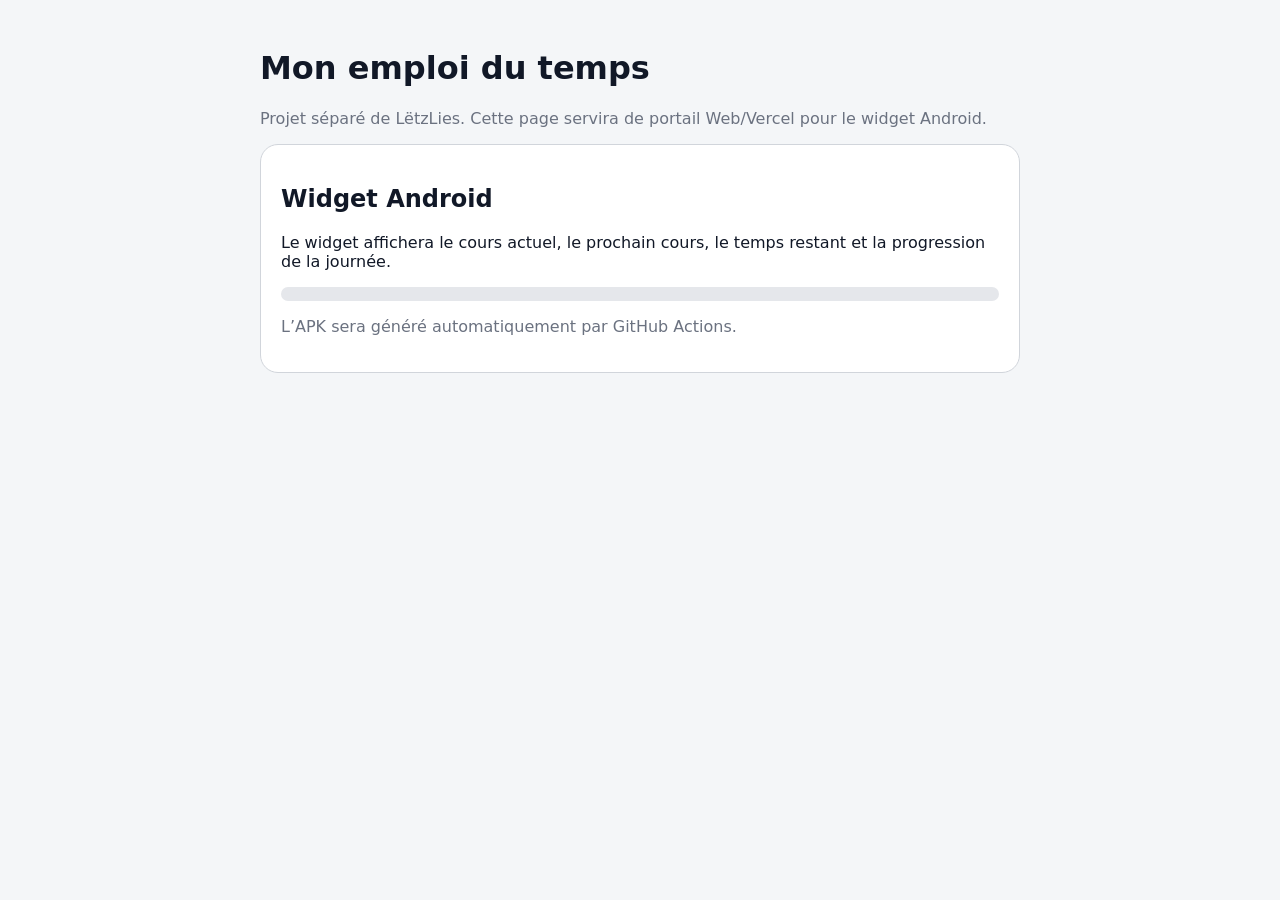
==== index.html @ d477bbc4 "Initialise le projet Emploi du temps pour Vercel" ====
<!doctype html>
<html lang="fr">
<head>
  <meta charset="utf-8">
  <meta name="viewport" content="width=device-width, initial-scale=1">
  <meta name="theme-color" content="#111827">
  <title>Emploi du temps</title>
  <style>
    body{font-family:system-ui,-apple-system,Segoe UI,Roboto,sans-serif;margin:0;background:#f4f6f8;color:#111827}.wrap{max-width:760px;margin:auto;padding:28px 16px}.card{background:white;border:1px solid #d1d5db;border-radius:18px;padding:20px;margin-top:16px}.btn{display:inline-block;background:#2563eb;color:white;text-decoration:none;padding:12px 16px;border-radius:12px;font-weight:700}.muted{color:#6b7280}.bar{height:14px;border-radius:999px;background:#e5e7eb;overflow:hidden}.bar>div{width:0;height:100%;background:#2563eb}
  </style>
</head>
<body>
  <main class="wrap">
    <h1>Mon emploi du temps</h1>
    <p class="muted">Projet séparé de LëtzLies. Cette page servira de portail Web/Vercel pour le widget Android.</p>
    <section class="card">
      <h2>Widget Android</h2>
      <p>Le widget affichera le cours actuel, le prochain cours, le temps restant et la progression de la journée.</p>
      <div class="bar"><div></div></div>
      <p class="muted">L’APK sera généré automatiquement par GitHub Actions.</p>
    </section>
  </main>
</body>
</html>
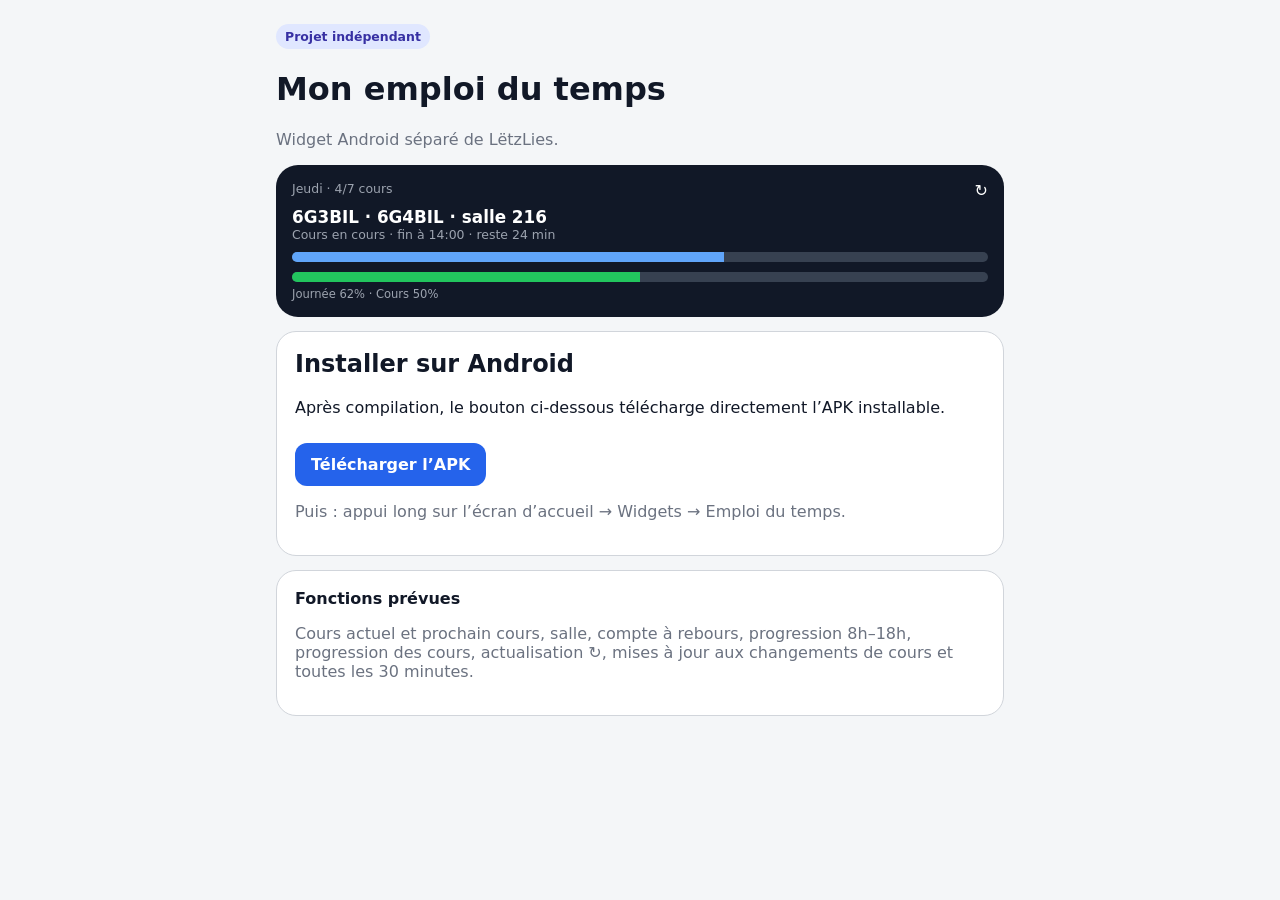
==== commit 7a6e17ee: "Finalise la page Vercel du projet séparé" ====
--- a/index.html
+++ b/index.html
@@ -1,24 +1,13 @@
 <!doctype html>
 <html lang="fr">
 <head>
-  <meta charset="utf-8">
-  <meta name="viewport" content="width=device-width, initial-scale=1">
-  <meta name="theme-color" content="#111827">
-  <title>Emploi du temps</title>
-  <style>
-    body{font-family:system-ui,-apple-system,Segoe UI,Roboto,sans-serif;margin:0;background:#f4f6f8;color:#111827}.wrap{max-width:760px;margin:auto;padding:28px 16px}.card{background:white;border:1px solid #d1d5db;border-radius:18px;padding:20px;margin-top:16px}.btn{display:inline-block;background:#2563eb;color:white;text-decoration:none;padding:12px 16px;border-radius:12px;font-weight:700}.muted{color:#6b7280}.bar{height:14px;border-radius:999px;background:#e5e7eb;overflow:hidden}.bar>div{width:0;height:100%;background:#2563eb}
-  </style>
-</head>
-<body>
-  <main class="wrap">
-    <h1>Mon emploi du temps</h1>
-    <p class="muted">Projet séparé de LëtzLies. Cette page servira de portail Web/Vercel pour le widget Android.</p>
-    <section class="card">
-      <h2>Widget Android</h2>
-      <p>Le widget affichera le cours actuel, le prochain cours, le temps restant et la progression de la journée.</p>
-      <div class="bar"><div></div></div>
-      <p class="muted">L’APK sera généré automatiquement par GitHub Actions.</p>
-    </section>
-  </main>
-</body>
-</html>
+<meta charset="utf-8"><meta name="viewport" content="width=device-width,initial-scale=1"><meta name="theme-color" content="#111827"><title>Emploi du temps</title>
+<style>
+:root{--bg:#f4f6f8;--card:#fff;--text:#111827;--muted:#6b7280;--line:#d1d5db;--blue:#2563eb;--green:#16a34a}*{box-sizing:border-box}body{margin:0;background:var(--bg);color:var(--text);font-family:system-ui,-apple-system,Segoe UI,Roboto,sans-serif}.wrap{max-width:760px;margin:auto;padding:24px 16px}.card{background:var(--card);border:1px solid var(--line);border-radius:20px;padding:18px;margin-top:14px}.badge{display:inline-block;background:#e0e7ff;color:#3730a3;padding:5px 9px;border-radius:999px;font-size:.78rem;font-weight:700}.btn{display:inline-block;margin-top:10px;background:var(--blue);color:#fff;text-decoration:none;padding:12px 16px;border-radius:12px;font-weight:800}.muted{color:var(--muted)}.widget{background:#111827;color:#fff;border-radius:22px;padding:16px;margin-top:12px}.top{display:flex;justify-content:space-between;gap:12px}.small{font-size:.78rem;color:#9ca3af}.status{font-size:1.05rem;font-weight:800;margin-top:7px}.bar{height:10px;border-radius:999px;background:#374151;overflow:hidden;margin-top:10px}.bar span{display:block;height:100%;width:62%;background:#60a5fa}.bar.green span{width:50%;background:#22c55e}.progress{font-size:.72rem;color:#9ca3af;margin-top:5px}
+</style>
+</head><body><main class="wrap">
+<span class="badge">Projet indépendant</span><h1>Mon emploi du temps</h1><p class="muted">Widget Android séparé de LëtzLies.</p>
+<section class="widget"><div class="top"><div class="small">Jeudi · 4/7 cours</div><div>↻</div></div><div class="status">6G3BIL · 6G4BIL · salle 216</div><div class="small">Cours en cours · fin à 14:00 · reste 24 min</div><div class="bar"><span></span></div><div class="bar green"><span></span></div><div class="progress">Journée 62% · Cours 50%</div></section>
+<section class="card"><h2 style="margin-top:0">Installer sur Android</h2><p>Après compilation, le bouton ci-dessous télécharge directement l’APK installable.</p><a class="btn" href="https://github.com/Wokgui/Emploi-du-temps/releases/download/widget-latest/emploi-du-temps-widget.apk">Télécharger l’APK</a><p class="muted">Puis : appui long sur l’écran d’accueil → Widgets → Emploi du temps.</p></section>
+<section class="card"><b>Fonctions prévues</b><p class="muted">Cours actuel et prochain cours, salle, compte à rebours, progression 8h–18h, progression des cours, actualisation ↻, mises à jour aux changements de cours et toutes les 30 minutes.</p></section>
+</main></body></html>
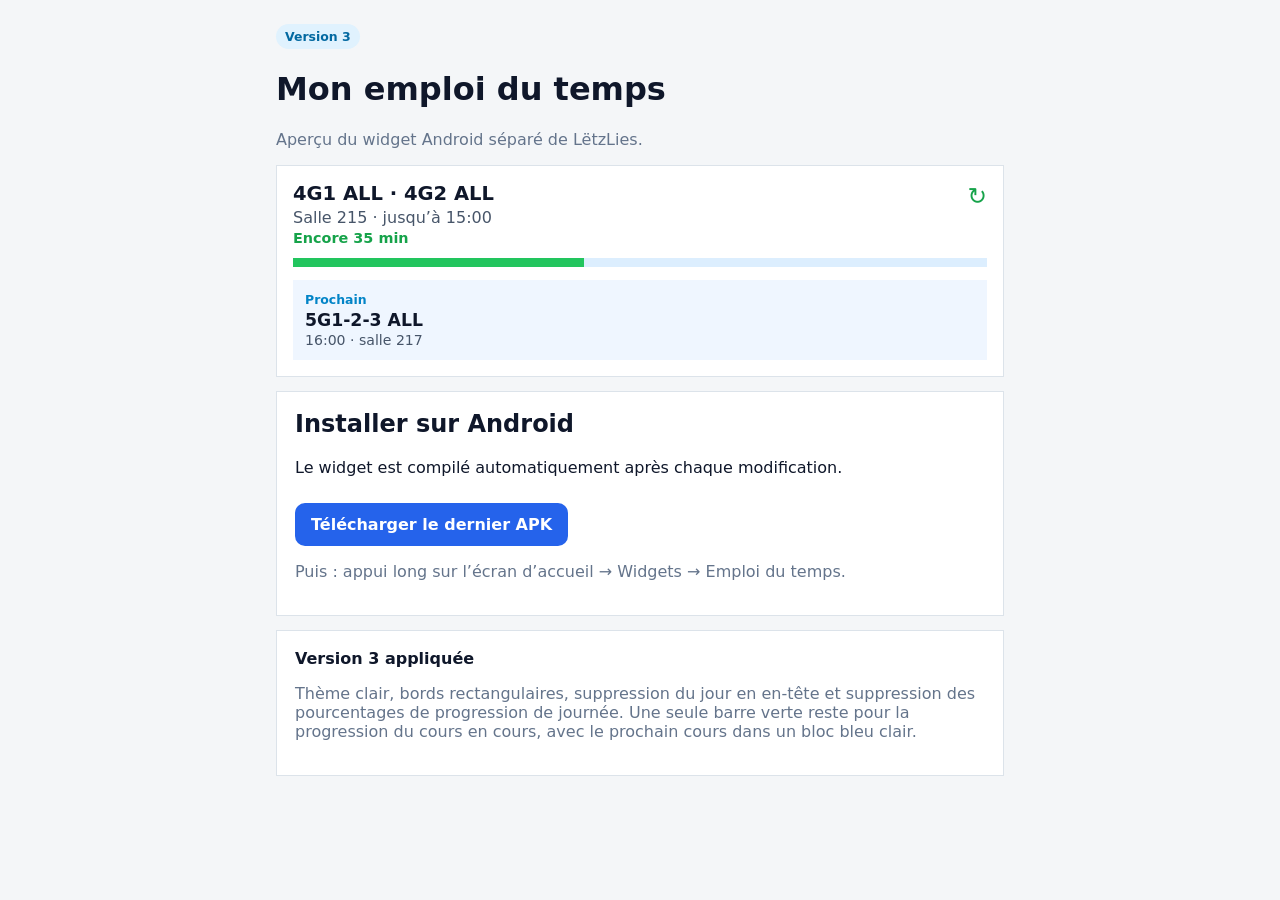
==== commit 0813f3a4: "Aperçu Vercel : applique le design widget v3" ====
--- a/index.html
+++ b/index.html
@@ -1,13 +1,17 @@
 <!doctype html>
 <html lang="fr">
 <head>
-<meta charset="utf-8"><meta name="viewport" content="width=device-width,initial-scale=1"><meta name="theme-color" content="#111827"><title>Emploi du temps</title>
+<meta charset="utf-8"><meta name="viewport" content="width=device-width,initial-scale=1"><meta name="theme-color" content="#ffffff"><title>Emploi du temps</title>
 <style>
-:root{--bg:#f4f6f8;--card:#fff;--text:#111827;--muted:#6b7280;--line:#d1d5db;--blue:#2563eb;--green:#16a34a}*{box-sizing:border-box}body{margin:0;background:var(--bg);color:var(--text);font-family:system-ui,-apple-system,Segoe UI,Roboto,sans-serif}.wrap{max-width:760px;margin:auto;padding:24px 16px}.card{background:var(--card);border:1px solid var(--line);border-radius:20px;padding:18px;margin-top:14px}.badge{display:inline-block;background:#e0e7ff;color:#3730a3;padding:5px 9px;border-radius:999px;font-size:.78rem;font-weight:700}.btn{display:inline-block;margin-top:10px;background:var(--blue);color:#fff;text-decoration:none;padding:12px 16px;border-radius:12px;font-weight:800}.muted{color:var(--muted)}.widget{background:#111827;color:#fff;border-radius:22px;padding:16px;margin-top:12px}.top{display:flex;justify-content:space-between;gap:12px}.small{font-size:.78rem;color:#9ca3af}.status{font-size:1.05rem;font-weight:800;margin-top:7px}.bar{height:10px;border-radius:999px;background:#374151;overflow:hidden;margin-top:10px}.bar span{display:block;height:100%;width:62%;background:#60a5fa}.bar.green span{width:50%;background:#22c55e}.progress{font-size:.72rem;color:#9ca3af;margin-top:5px}
+:root{--bg:#f4f6f8;--card:#fff;--text:#0f172a;--muted:#64748b;--line:#dce3ea;--blue:#0284c7;--bluebg:#eff6ff;--green:#16a34a;--green2:#22c55e}*{box-sizing:border-box}body{margin:0;background:var(--bg);color:var(--text);font-family:system-ui,-apple-system,Segoe UI,Roboto,sans-serif}.wrap{max-width:760px;margin:auto;padding:24px 16px}.badge{display:inline-block;background:#e0f2fe;color:#0369a1;padding:5px 9px;border-radius:999px;font-size:.78rem;font-weight:700}.btn{display:inline-block;margin-top:10px;background:#2563eb;color:#fff;text-decoration:none;padding:12px 16px;border-radius:10px;font-weight:800}.muted{color:var(--muted)}.box{background:#fff;border:1px solid var(--line);padding:18px;margin-top:14px}.widget{background:#fff;border:1px solid var(--line);padding:16px;margin-top:14px}.top{display:flex;justify-content:space-between;align-items:flex-start;gap:12px}.current{font-size:1.22rem;font-weight:800}.meta{color:#475569;margin-top:3px}.count{color:var(--green);font-weight:750;font-size:.9rem;margin-top:3px}.refresh{color:var(--green);font-size:1.45rem}.bar{height:9px;background:#dceefe;overflow:hidden;margin-top:12px}.bar span{display:block;height:100%;width:42%;background:var(--green2)}.next{background:var(--bluebg);padding:12px;margin-top:13px}.next .label{color:var(--blue);font-size:.78rem;font-weight:800}.next .name{font-size:1.08rem;font-weight:800;margin-top:3px}.next .when{color:#475569;font-size:.88rem;margin-top:2px}
 </style>
 </head><body><main class="wrap">
-<span class="badge">Projet indépendant</span><h1>Mon emploi du temps</h1><p class="muted">Widget Android séparé de LëtzLies.</p>
-<section class="widget"><div class="top"><div class="small">Jeudi · 4/7 cours</div><div>↻</div></div><div class="status">6G3BIL · 6G4BIL · salle 216</div><div class="small">Cours en cours · fin à 14:00 · reste 24 min</div><div class="bar"><span></span></div><div class="bar green"><span></span></div><div class="progress">Journée 62% · Cours 50%</div></section>
-<section class="card"><h2 style="margin-top:0">Installer sur Android</h2><p>Après compilation, le bouton ci-dessous télécharge directement l’APK installable.</p><a class="btn" href="https://github.com/Wokgui/Emploi-du-temps/releases/download/widget-latest/emploi-du-temps-widget.apk">Télécharger l’APK</a><p class="muted">Puis : appui long sur l’écran d’accueil → Widgets → Emploi du temps.</p></section>
-<section class="card"><b>Fonctions prévues</b><p class="muted">Cours actuel et prochain cours, salle, compte à rebours, progression 8h–18h, progression des cours, actualisation ↻, mises à jour aux changements de cours et toutes les 30 minutes.</p></section>
+<span class="badge">Version 3</span><h1>Mon emploi du temps</h1><p class="muted">Aperçu du widget Android séparé de LëtzLies.</p>
+<section class="widget" aria-label="Aperçu du widget jeudi">
+  <div class="top"><div><div class="current">4G1 ALL · 4G2 ALL</div><div class="meta">Salle 215 · jusqu’à 15:00</div><div class="count">Encore 35 min</div></div><div class="refresh">↻</div></div>
+  <div class="bar"><span></span></div>
+  <div class="next"><div class="label">Prochain</div><div class="name">5G1-2-3 ALL</div><div class="when">16:00 · salle 217</div></div>
+</section>
+<section class="box"><h2 style="margin-top:0">Installer sur Android</h2><p>Le widget est compilé automatiquement après chaque modification.</p><a class="btn" href="https://github.com/Wokgui/Emploi-du-temps/releases/download/widget-latest/emploi-du-temps-widget.apk">Télécharger le dernier APK</a><p class="muted">Puis : appui long sur l’écran d’accueil → Widgets → Emploi du temps.</p></section>
+<section class="box"><b>Version 3 appliquée</b><p class="muted">Thème clair, bords rectangulaires, suppression du jour en en-tête et suppression des pourcentages de progression de journée. Une seule barre verte reste pour la progression du cours en cours, avec le prochain cours dans un bloc bleu clair.</p></section>
 </main></body></html>
